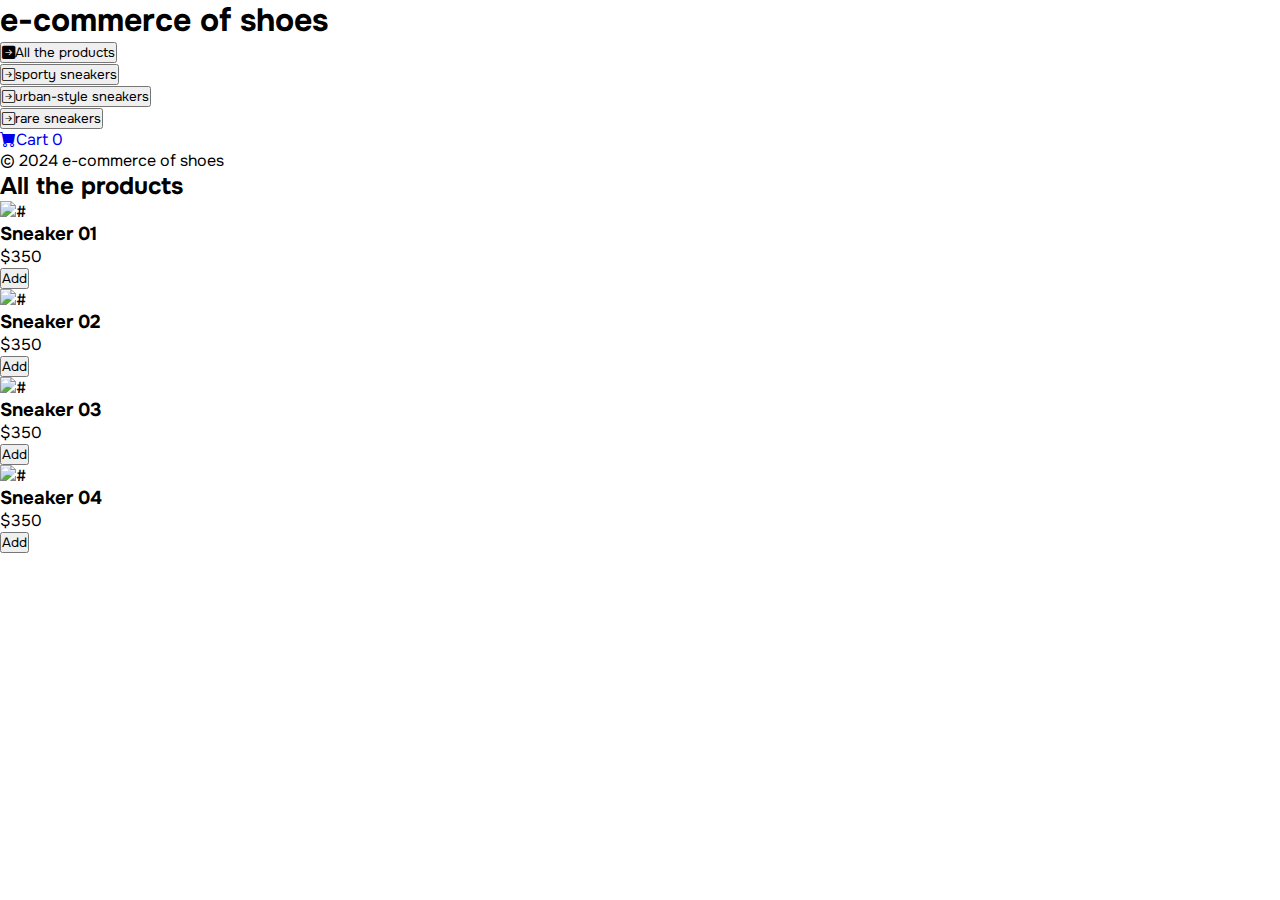
==== index.html @ 2afd32c1 "html base" ====
<!DOCTYPE html>
<html lang="en">
<head>
    <meta charset="UTF-8">
    <meta name="viewport" content="width=device-width, initial-scale=1.0">
    <link rel="stylesheet" href="./css/main.css">
    <link rel="stylesheet" href="https://cdn.jsdelivr.net/npm/bootstrap-icons@1.11.3/font/bootstrap-icons.min.css">
    <title>e-commerce test</title>
</head>
<body>

    <div class="wrapper">
        <aside>
            <header>
                <h1 class="logo">e-commerce of shoes</h1>
            </header>
            <nav>
                <ul>
                    <li>
                        <button class="menu-button category-button active"><i class="bi bi-arrow-right-square-fill"></i>All the products</button>
                    </li>
                    <li>
                        <button class="menu-button category-button"><i class="bi bi-arrow-right-square"></i></i>sporty sneakers</button>
                    </li>
                    <li>
                        <button class="menu-button category-button"><i class="bi bi-arrow-right-square"></i>urban-style sneakers</button>
                    </li>
                    <li>
                        <button class="menu-button category-button"><i class="bi bi-arrow-right-square"></i>rare sneakers</button>
                    </li>
                    <li>
                        <a class="cart-button" href="./pages/shoppingcart.html">
                            <i class="bi bi-cart-fill"></i>Cart <span class="mininumber">0</span></a>
                    </li>
                </ul>
            </nav>
            <footer>
                <p class="footer-text">© 2024 e-commerce of shoes</p>
            </footer>
        </aside>

        <main>
            <h2 class="principal-title">All the products</h2>
            <div class="product-container">
                <div class="product">
                    <img class="product-image" src="#" alt="#">
                    <div class="product-details">
                        <h3 class="product-title">Sneaker 01</h3>
                        <p class="product-price">$350</p>
                        <button class="product-add">Add</button>
                    </div>
                </div>
            </div>

            <div class="product-container">
                <div class="product">
                    <img class="product-image" src="#" alt="#">
                    <div class="product-details">
                        <h3 class="product-title">Sneaker 02</h3>
                        <p class="product-price">$350</p>
                        <button class="product-add">Add</button>
                    </div>
                </div>
            </div>

            <div class="product-container">
                <div class="product">
                    <img class="product-image" src="#" alt="#">
                    <div class="product-details">
                        <h3 class="product-title">Sneaker 03</h3>
                        <p class="product-price">$350</p>
                        <button class="product-add">Add</button>
                    </div>
                </div>
            </div>

            <div class="product-container">
                <div class="product">
                    <img class="product-image" src="#" alt="#">
                    <div class="product-details">
                        <h3 class="product-title">Sneaker 04</h3>
                        <p class="product-price">$350</p>
                        <button class="product-add">Add</button>
                    </div>
                </div>
            </div>
        </main>
    </div>










<script src="./js/main.js"></script>
</body>
</html>
---- css/main.css ----
@import url('https://fonts.googleapis.com/css2?family=Onest:wght@100..900&display=swap');

*{
    margin: 0;
    padding: 0;
    box-sizing: border-box;
    font-family: "Onest", sans-serif;
}

h1, h2, h3, h3, h4, h5, h6, p, a, input, textarea, ul {
    margin: 0;
    padding: 0;
}

ul {
    list-style-type: none;
}

a {
    text-decoration: none;
}
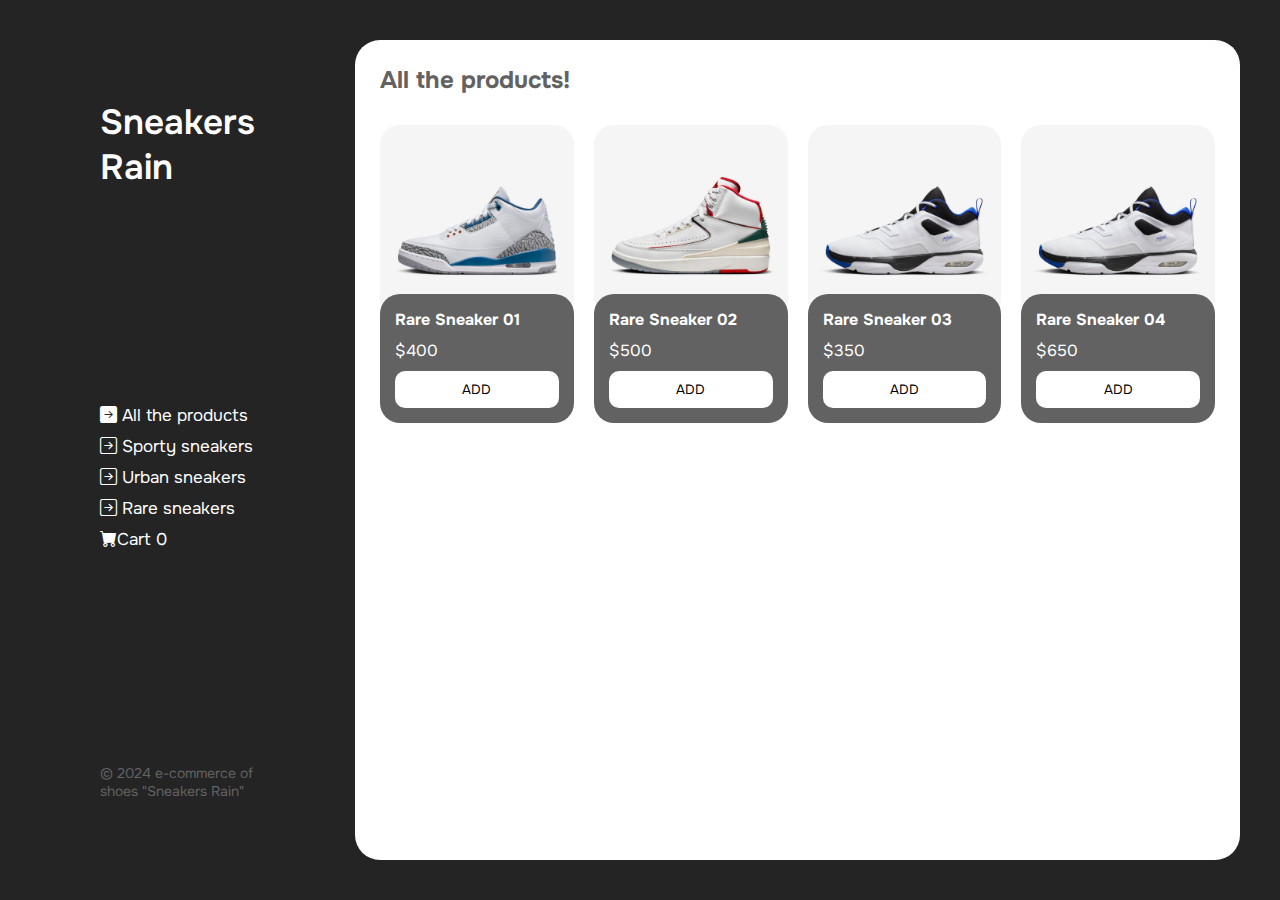
==== commit ae72684e: "css v1" ====
--- a/index.html
+++ b/index.html
@@ -12,78 +12,83 @@
     <div class="wrapper">
         <aside>
             <header>
-                <h1 class="logo">e-commerce of shoes</h1>
+                <h1 class="logo">Sneakers Rain</h1>
             </header>
             <nav>
-                <ul>
+                <ul class="menu">
                     <li>
-                        <button class="menu-button category-button active"><i class="bi bi-arrow-right-square-fill"></i>All the products</button>
+                        <button class="menu-button category-button active"><i class="bi bi-arrow-right-square-fill"></i> All the products</button>
                     </li>
                     <li>
-                        <button class="menu-button category-button"><i class="bi bi-arrow-right-square"></i></i>sporty sneakers</button>
+                        <button class="menu-button category-button"><i class="bi bi-arrow-right-square"></i></i> Sporty sneakers</button>
                     </li>
                     <li>
-                        <button class="menu-button category-button"><i class="bi bi-arrow-right-square"></i>urban-style sneakers</button>
+                        <button class="menu-button category-button"><i class="bi bi-arrow-right-square"></i> Urban sneakers</button>
                     </li>
                     <li>
-                        <button class="menu-button category-button"><i class="bi bi-arrow-right-square"></i>rare sneakers</button>
+                        <button class="menu-button category-button"><i class="bi bi-arrow-right-square"></i> Rare sneakers</button>
                     </li>
                     <li>
-                        <a class="cart-button" href="./pages/shoppingcart.html">
+                        <a class="menu-button cart-button" href="./pages/shoppingcart.html">
                             <i class="bi bi-cart-fill"></i>Cart <span class="mininumber">0</span></a>
                     </li>
                 </ul>
             </nav>
             <footer>
-                <p class="footer-text">© 2024 e-commerce of shoes</p>
+                <p class="footer-text">© 2024 e-commerce of shoes "Sneakers Rain"</p>
             </footer>
         </aside>
 
         <main>
-            <h2 class="principal-title">All the products</h2>
-            <div class="product-container">
-                <div class="product">
-                    <img class="product-image" src="#" alt="#">
-                    <div class="product-details">
-                        <h3 class="product-title">Sneaker 01</h3>
-                        <p class="product-price">$350</p>
-                        <button class="product-add">Add</button>
+            <h2 class="principal-title">All the products!</h2>
+            <div class="products-container">
+
+                <div class="product-container">
+                    <div class="product">
+                        <img class="product-image" src="./img/rare-sneakers-01.jpg" alt="#">
+                        <div class="product-details">
+                            <h3 class="product-title">Rare Sneaker 01</h3>
+                            <p class="product-price">$400</p>
+                            <button class="product-add">Add</button>
+                        </div>
                     </div>
                 </div>
+
+                <div class="product-container">
+                    <div class="product">
+                        <img class="product-image" src="./img/rare-sneakers-02.jpg" alt="#">
+                        <div class="product-details">
+                            <h3 class="product-title">Rare Sneaker 02</h3>
+                            <p class="product-price">$500</p>
+                            <button class="product-add">Add</button>
+                        </div>
+                    </div>
+                </div>
+
+                <div class="product-container">
+                    <div class="product">
+                        <img class="product-image" src="./img/rare-sneakers-03.jpg" alt="#">
+                        <div class="product-details">
+                            <h3 class="product-title">Rare Sneaker 03</h3>
+                            <p class="product-price">$350</p>
+                            <button class="product-add">Add</button>
+                        </div>
+                    </div>
+                </div>
+
+                <div class="product-container">
+                    <div class="product">
+                        <img class="product-image" src="./img/rare-sneakers-04.jpg" alt="#">
+                        <div class="product-details">
+                            <h3 class="product-title">Rare Sneaker 04</h3>
+                            <p class="product-price">$650</p>
+                            <button class="product-add">Add</button>
+                        </div>
+                    </div>
+                </div>
+
             </div>
 
-            <div class="product-container">
-                <div class="product">
-                    <img class="product-image" src="#" alt="#">
-                    <div class="product-details">
-                        <h3 class="product-title">Sneaker 02</h3>
-                        <p class="product-price">$350</p>
-                        <button class="product-add">Add</button>
-                    </div>
-                </div>
-            </div>
-
-            <div class="product-container">
-                <div class="product">
-                    <img class="product-image" src="#" alt="#">
-                    <div class="product-details">
-                        <h3 class="product-title">Sneaker 03</h3>
-                        <p class="product-price">$350</p>
-                        <button class="product-add">Add</button>
-                    </div>
-                </div>
-            </div>
-
-            <div class="product-container">
-                <div class="product">
-                    <img class="product-image" src="#" alt="#">
-                    <div class="product-details">
-                        <h3 class="product-title">Sneaker 04</h3>
-                        <p class="product-price">$350</p>
-                        <button class="product-add">Add</button>
-                    </div>
-                </div>
-            </div>
         </main>
     </div>
 
--- a/css/main.css
+++ b/css/main.css
@@ -19,3 +19,99 @@
 a {
     text-decoration: none;
 }
+
+.wrapper {
+    display: grid;
+    grid-template-columns: 1fr 4fr;
+    background-color: rgb(36, 36, 36);
+}
+
+aside {
+    padding: 100px;
+    color: white;
+    height: 100vh;
+    position: sticky;
+    top: 0;
+    display: flex;
+    flex-direction: column;
+    justify-content: space-between;
+}
+
+.logo {
+    font-weight: 600;
+    font-size: 35px;
+}
+
+.menu {
+    display: flex;
+    flex-direction: column;
+    gap: 10px;
+}
+
+.menu-button {
+    background-color: transparent;
+    border: 0;
+    color: white;
+    font-size: 17px;
+}
+
+.footer-text {
+    color: rgb(98, 98, 98);
+    font-size: 14px;
+}
+
+main {
+    background-color: white;
+    margin: 40px;
+    margin-left: 0;
+    border-radius: 25px;
+    padding: 25px;
+}
+
+.principal-title {
+    color: rgb(98, 98, 98);
+    margin-bottom: 30px;
+}
+
+.products-container {
+    display: grid;
+    grid-template-columns: repeat(4, 1fr);
+    gap: 20px;
+}
+
+.product-image {
+    max-width: 100%;
+    border-radius: 20px;
+}
+
+.product-details {
+    background-color: rgb(98, 98, 98);
+    color: white;
+    padding: 15px;
+    border-radius: 20px;
+    margin-top: -30px;
+    position: relative;
+    display: flex;
+    flex-direction: column;
+    gap: 10px;
+}
+
+.product-title {
+    font-size: 16px;
+}
+
+.product-add {
+    border: 0;
+    background-color: white;
+    color: black;
+    padding: 10px;
+    border-radius: 10px;
+    text-transform: uppercase;
+    cursor: pointer;
+    transition: 0.2s;
+}
+
+.product-add:hover {
+    background-color: rgb(160, 160, 160);
+    color: rgb(255, 255, 255);
+}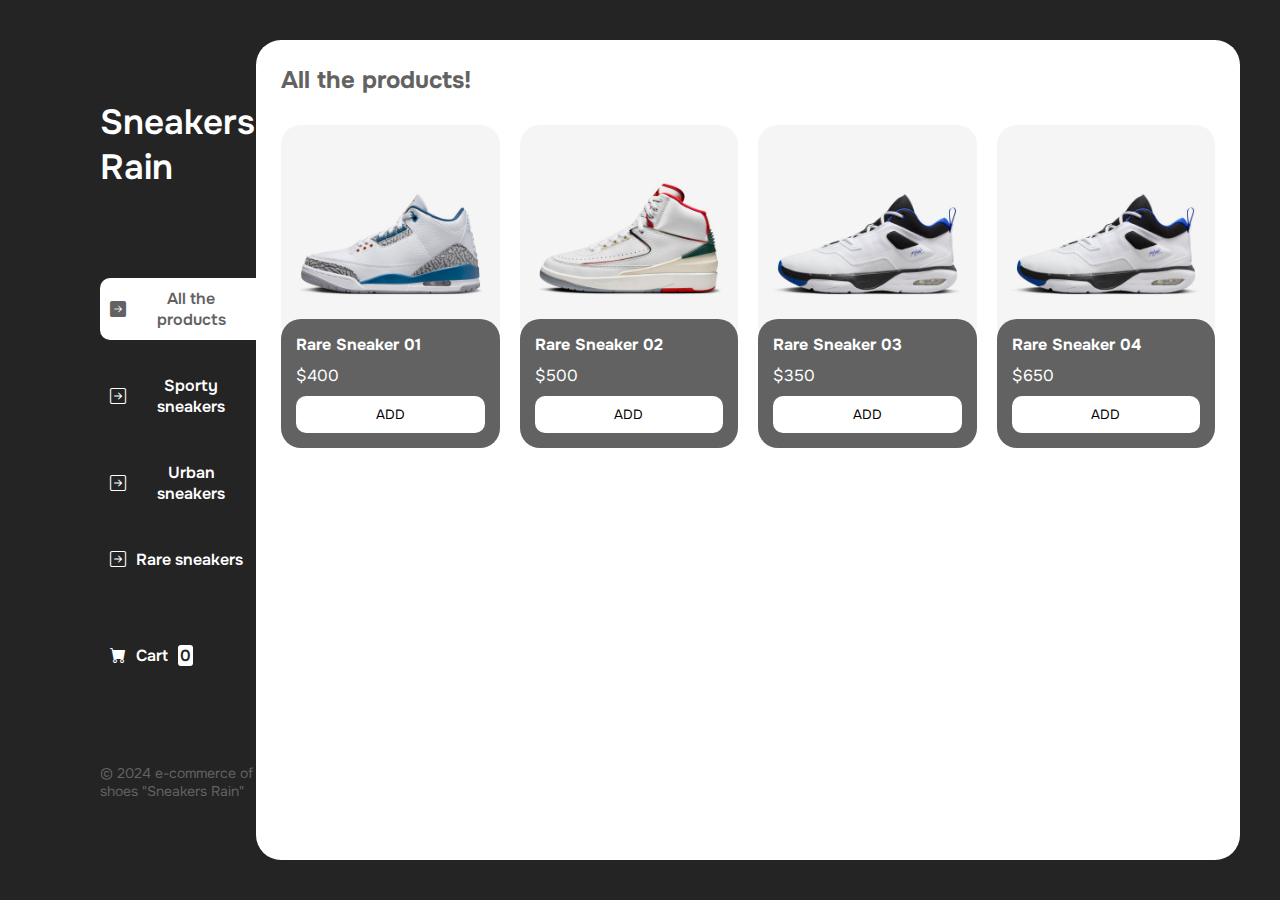
==== commit 9fc8afb6: "finish html css" ====
--- a/index.html
+++ b/index.html
@@ -5,7 +5,7 @@
     <meta name="viewport" content="width=device-width, initial-scale=1.0">
     <link rel="stylesheet" href="./css/main.css">
     <link rel="stylesheet" href="https://cdn.jsdelivr.net/npm/bootstrap-icons@1.11.3/font/bootstrap-icons.min.css">
-    <title>e-commerce test</title>
+    <title>Sneakers Rain</title>
 </head>
 <body>
 
@@ -30,7 +30,7 @@
                     </li>
                     <li>
                         <a class="menu-button cart-button" href="./pages/shoppingcart.html">
-                            <i class="bi bi-cart-fill"></i>Cart <span class="mininumber">0</span></a>
+                            <i class="bi bi-cart-fill"></i> Cart <span class="little-number">0</span></a>
                     </li>
                 </ul>
             </nav>
--- a/css/main.css
+++ b/css/main.css
@@ -28,6 +28,7 @@
 
 aside {
     padding: 100px;
+    padding-right: 0;
     color: white;
     height: 100vh;
     position: sticky;
@@ -45,14 +46,39 @@
 .menu {
     display: flex;
     flex-direction: column;
-    gap: 10px;
+    gap: 25px;
 }
 
 .menu-button {
     background-color: transparent;
     border: 0;
     color: white;
-    font-size: 17px;
+    font-size: 16px;
+    display: flex;
+    align-items: center;
+    gap: 10px;
+    font-weight: 600;
+    padding: 10px;
+    border-top-left-radius: 10px;
+    border-bottom-left-radius: 10px;
+    cursor: pointer;
+}
+
+.cart-button {
+    margin-top: 30px;
+}
+
+.little-number {
+    background-color: white;
+    padding: 0 2px;
+    border-radius: 3px;
+    color: rgb(36, 36, 36);
+}
+
+.menu-button.active {
+    background-color: white;
+    width: 100%;
+    color: rgb(98, 98, 98);
 }
 
 .footer-text {
@@ -114,4 +140,97 @@
 .product-add:hover {
     background-color: rgb(160, 160, 160);
     color: rgb(255, 255, 255);
+}
+
+/** CART **/
+
+.cart-container{
+    display: flex;
+    flex-direction: column;
+    gap: 25px;
+}
+
+.empty-cart {
+    color: rgb(98, 98, 98);
+}
+
+.products-cart {
+    display: flex;
+    flex-direction: column;
+    gap: 10px;
+}
+
+.product-cart {
+    display: flex;
+    justify-content: space-between;
+    background-color: rgb(143, 143, 143);
+    color: white;
+    padding: 10px;
+    padding-right: 50px;
+    border-radius: 15px;
+    align-items: center;
+}
+
+.image-product-cart {
+    max-width: 100px;
+    border-radius: 15px;
+}
+
+.product-cart small {
+    font-size: 14px;
+}
+
+.delete-product-cart {
+    border: none;
+    background-color: transparent;
+    color: rgb(184, 39, 39);
+    cursor: pointer;
+}
+
+.cart-actions {
+    display: flex;
+    justify-content: space-between;
+}
+
+.cart-actions-right {
+    display: flex;
+}
+
+.cart-actions-total {
+    display: flex;
+    gap: 10px;
+    border: none;
+    background-color: rgb(225, 225, 225);
+    color: rgb(98, 98, 98);
+    padding: 10px;
+    text-transform: uppercase;
+    border-top-left-radius: 10px;
+    border-bottom-left-radius: 10px;
+}
+
+.cart-clear {
+    border: none;
+    background-color: rgb(225, 225, 225);
+    color: rgb(98, 98, 98);
+    border-radius: 10px;
+    padding: 10px;
+    text-transform: uppercase;
+    cursor: pointer;
+}
+
+.cart-actions-buy {
+    border: none;
+    background-color: rgb(143, 143, 143);
+    color: rgb(255, 255, 255);
+    padding: 10px;
+    text-transform: uppercase;
+    cursor: pointer;
+    border-top-right-radius: 10px;
+    border-bottom-right-radius: 10px;
+}
+
+/** CLASS TO HIDE **/
+
+.disabled {
+    display: none;
 }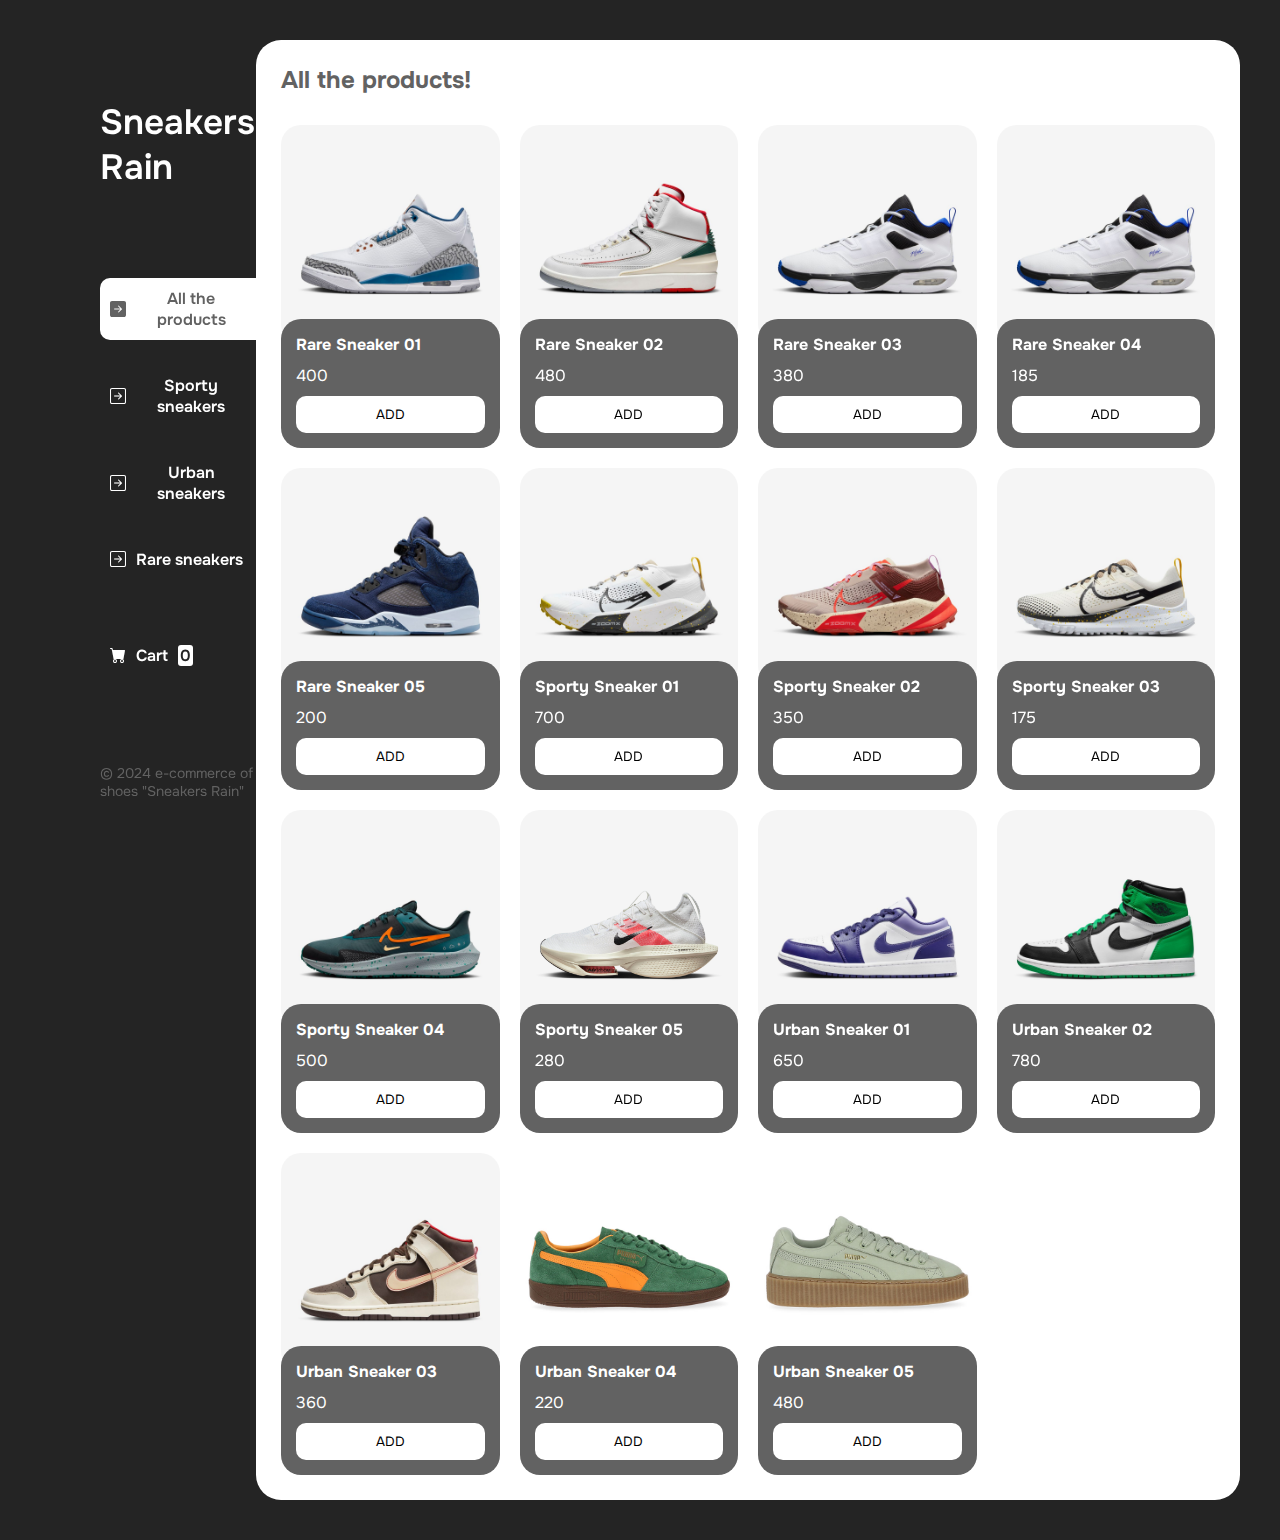
==== commit 8c45343c: "java v1" ====
--- a/index.html
+++ b/index.html
@@ -17,16 +17,16 @@
             <nav>
                 <ul class="menu">
                     <li>
-                        <button class="menu-button category-button active"><i class="bi bi-arrow-right-square-fill"></i> All the products</button>
+                        <button id="all-products" class="menu-button category-button active"><i class="bi bi-arrow-right-square-fill"></i> All the products</button>
                     </li>
                     <li>
-                        <button class="menu-button category-button"><i class="bi bi-arrow-right-square"></i></i> Sporty sneakers</button>
+                        <button id="sportySneakers" class="menu-button category-button"><i class="bi bi-arrow-right-square"></i></i> Sporty sneakers</button>
                     </li>
                     <li>
-                        <button class="menu-button category-button"><i class="bi bi-arrow-right-square"></i> Urban sneakers</button>
+                        <button id="urbanSneakers" class="menu-button category-button"><i class="bi bi-arrow-right-square"></i> Urban sneakers</button>
                     </li>
                     <li>
-                        <button class="menu-button category-button"><i class="bi bi-arrow-right-square"></i> Rare sneakers</button>
+                        <button id="rareSneakers" class="menu-button category-button"><i class="bi bi-arrow-right-square"></i> Rare sneakers</button>
                     </li>
                     <li>
                         <a class="menu-button cart-button" href="./pages/shoppingcart.html">
@@ -41,52 +41,8 @@
 
         <main>
             <h2 class="principal-title">All the products!</h2>
-            <div class="products-container">
-
-                <div class="product-container">
-                    <div class="product">
-                        <img class="product-image" src="./img/rare-sneakers-01.jpg" alt="#">
-                        <div class="product-details">
-                            <h3 class="product-title">Rare Sneaker 01</h3>
-                            <p class="product-price">$400</p>
-                            <button class="product-add">Add</button>
-                        </div>
-                    </div>
-                </div>
-
-                <div class="product-container">
-                    <div class="product">
-                        <img class="product-image" src="./img/rare-sneakers-02.jpg" alt="#">
-                        <div class="product-details">
-                            <h3 class="product-title">Rare Sneaker 02</h3>
-                            <p class="product-price">$500</p>
-                            <button class="product-add">Add</button>
-                        </div>
-                    </div>
-                </div>
-
-                <div class="product-container">
-                    <div class="product">
-                        <img class="product-image" src="./img/rare-sneakers-03.jpg" alt="#">
-                        <div class="product-details">
-                            <h3 class="product-title">Rare Sneaker 03</h3>
-                            <p class="product-price">$350</p>
-                            <button class="product-add">Add</button>
-                        </div>
-                    </div>
-                </div>
-
-                <div class="product-container">
-                    <div class="product">
-                        <img class="product-image" src="./img/rare-sneakers-04.jpg" alt="#">
-                        <div class="product-details">
-                            <h3 class="product-title">Rare Sneaker 04</h3>
-                            <p class="product-price">$650</p>
-                            <button class="product-add">Add</button>
-                        </div>
-                    </div>
-                </div>
-
+            <div id="products-container" class="products-container">
+                <!--This auto-complete with JS-->
             </div>
 
         </main>
--- a/css/main.css
+++ b/css/main.css
@@ -62,6 +62,7 @@
     border-top-left-radius: 10px;
     border-bottom-left-radius: 10px;
     cursor: pointer;
+    width: 100%;
 }
 
 .cart-button {
@@ -77,7 +78,6 @@
 
 .menu-button.active {
     background-color: white;
-    width: 100%;
     color: rgb(98, 98, 98);
 }
 
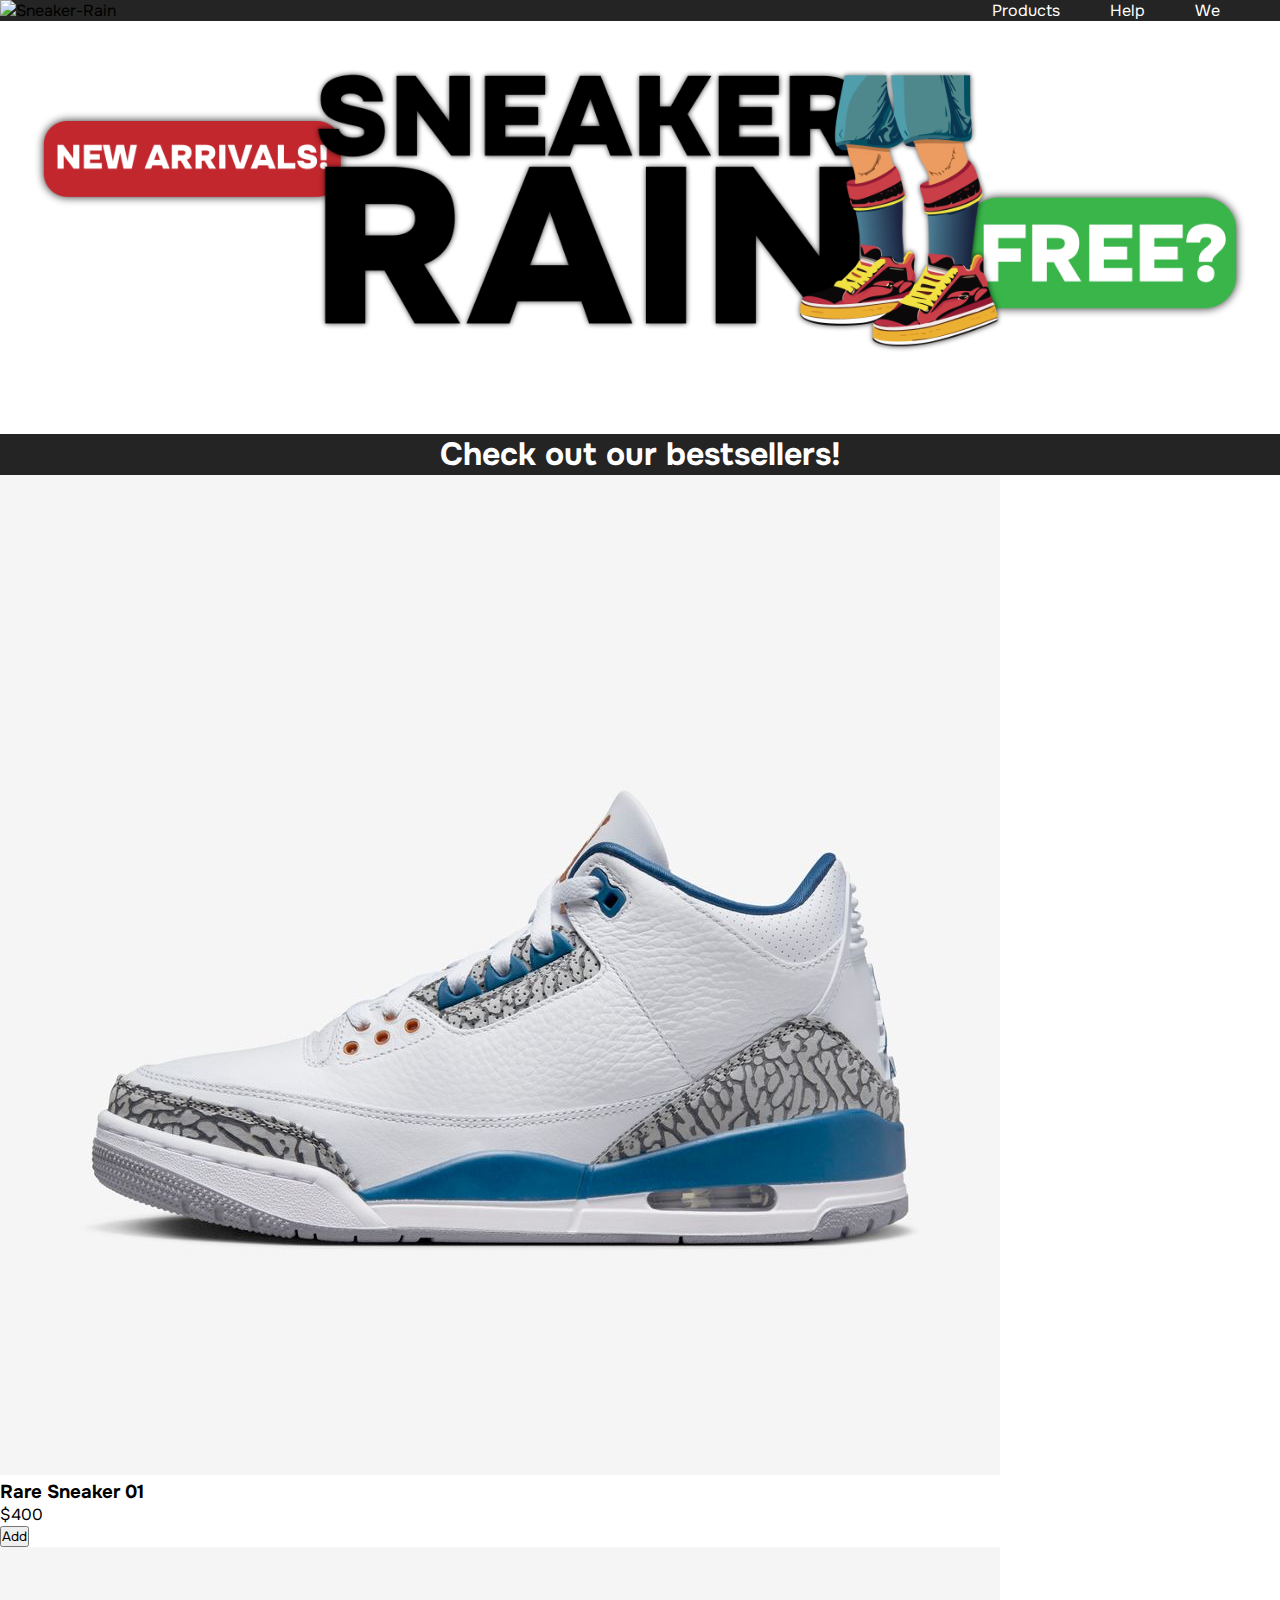
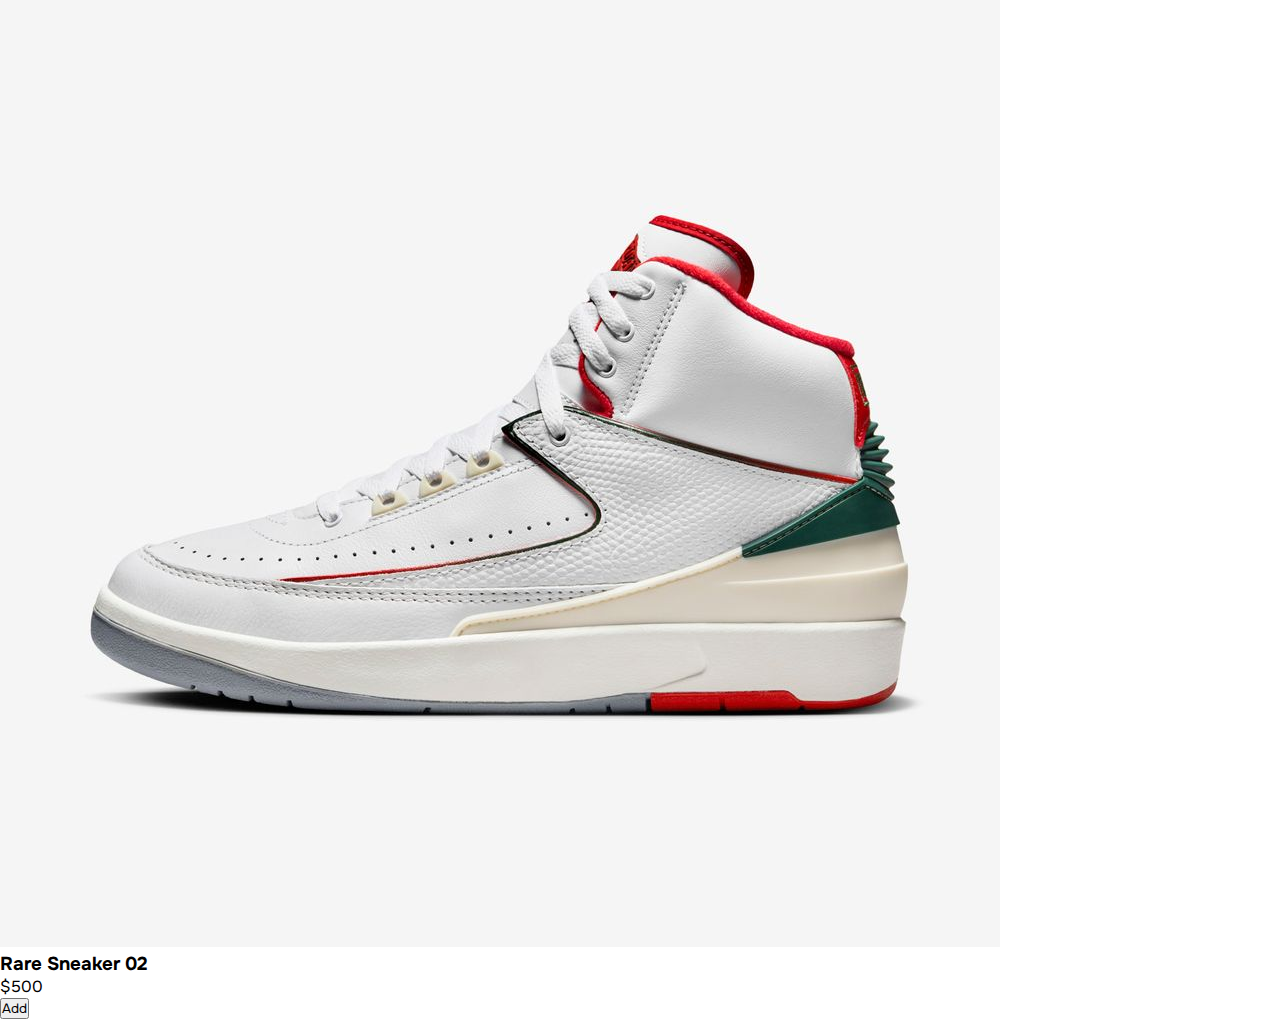
==== commit 57c082d2: "preparing final" ====
--- a/index.html
+++ b/index.html
@@ -1,52 +1,67 @@
 <!DOCTYPE html>
-<html lang="en">
+<html lang="es">
 <head>
     <meta charset="UTF-8">
     <meta name="viewport" content="width=device-width, initial-scale=1.0">
-    <link rel="stylesheet" href="./css/main.css">
+    <link rel="stylesheet" href="./css/index.css">
     <link rel="stylesheet" href="https://cdn.jsdelivr.net/npm/bootstrap-icons@1.11.3/font/bootstrap-icons.min.css">
     <title>Sneakers Rain</title>
 </head>
 <body>
 
-    <div class="wrapper">
-        <aside>
-            <header>
-                <h1 class="logo">Sneakers Rain</h1>
-            </header>
-            <nav>
-                <ul class="menu">
-                    <li>
-                        <button id="all-products" class="menu-button category-button active"><i class="bi bi-arrow-right-square-fill"></i> All the products</button>
-                    </li>
-                    <li>
-                        <button id="sportySneakers" class="menu-button category-button"><i class="bi bi-arrow-right-square"></i></i> Sporty sneakers</button>
-                    </li>
-                    <li>
-                        <button id="urbanSneakers" class="menu-button category-button"><i class="bi bi-arrow-right-square"></i> Urban sneakers</button>
-                    </li>
-                    <li>
-                        <button id="rareSneakers" class="menu-button category-button"><i class="bi bi-arrow-right-square"></i> Rare sneakers</button>
-                    </li>
-                    <li>
-                        <a class="menu-button cart-button" href="./pages/shoppingcart.html">
-                            <i class="bi bi-cart-fill"></i> Cart <span class="little-number">0</span></a>
-                    </li>
-                </ul>
-            </nav>
-            <footer>
-                <p class="footer-text">© 2024 e-commerce of shoes "Sneakers Rain"</p>
-            </footer>
-        </aside>
+<header class="header-index">
 
-        <main>
-            <h2 class="principal-title">All the products!</h2>
-            <div id="products-container" class="products-container">
-                <!--This auto-complete with JS-->
+    <div class="container-navbar-all">
+
+        <div class="container-navbar-img">
+            <img class="navbar-img" src="./img/sneaker-rain-img-logo.png" alt="Sneaker-Rain">
+        </div>
+
+        <ul class="navbar-links">
+            <li><a href="./pages/products.html">Products</a></li>
+            <li><a href="#">Help</a></li>
+            <li><a href="#">We</a></li>
+        </ul>
+
+    </div>
+
+</header>
+
+
+    <div class="index-img-principal">
+        <img src="./img/image-index.png" alt="">
+    </div>
+
+<main class="main-index-publish">
+
+    <h1 class="index-separation">Check out our bestsellers!</h1>
+
+
+    <div class="product-container">
+        <div class="product">
+            <img class="product-image" src="./img/rare-sneakers-01.jpg" alt="#">
+            <div class="product-details">
+                <h3 class="product-title">Rare Sneaker 01</h3>
+                <p class="product-price">$400</p>
+                <button class="product-add">Add</button>
             </div>
+        </div>
+    </div>
+    <div class="product-container">
+        <div class="product">
+            <img class="product-image" src="./img/rare-sneakers-02.jpg" alt="#">
+            <div class="product-details">
+                <h3 class="product-title">Rare Sneaker 02</h3>
+                <p class="product-price">$500</p>
+                <button class="product-add">Add</button>
+            </div>
+        </div>
+    </div>
 
-        </main>
-    </div>
+
+
+
+</main>
 
 
 
@@ -57,6 +72,5 @@
 
 
 
-<script src="./js/main.js"></script>
 </body>
 </html>--- a/css/index.css
+++ b/css/index.css
@@ -0,0 +1,56 @@
+@import url('https://fonts.googleapis.com/css2?family=Onest:wght@100..900&display=swap');
+
+*{
+    margin: 0;
+    padding: 0;
+    box-sizing: border-box;
+    font-family: "Onest", sans-serif;
+}
+
+h1, h2, h3, h3, h4, h5, h6, p, a, input, textarea, ul {
+    margin: 0;
+    padding: 0;
+}
+
+ul {
+    list-style-type: none;
+}
+
+a {
+    text-decoration: none;
+}
+
+
+.container-navbar-all {
+    background-color: #242424;
+    display: flex;
+    justify-content: space-between;
+    align-items: center;
+}
+
+.navbar-img {
+    height: auto;
+    width: 130px;
+}
+
+.navbar-links, li, a {
+    display: flex;
+    justify-content: space-between;
+    color: white;
+    gap: 10px;
+    margin-right: 20px;
+}
+
+
+.index-img-principal img{ 
+    height: auto;
+    width: 100%;
+    padding: 30px;
+}
+
+.index-separation {
+    display: flex;
+    background-color: #242424;
+    color: white;
+    justify-content: center;
+}